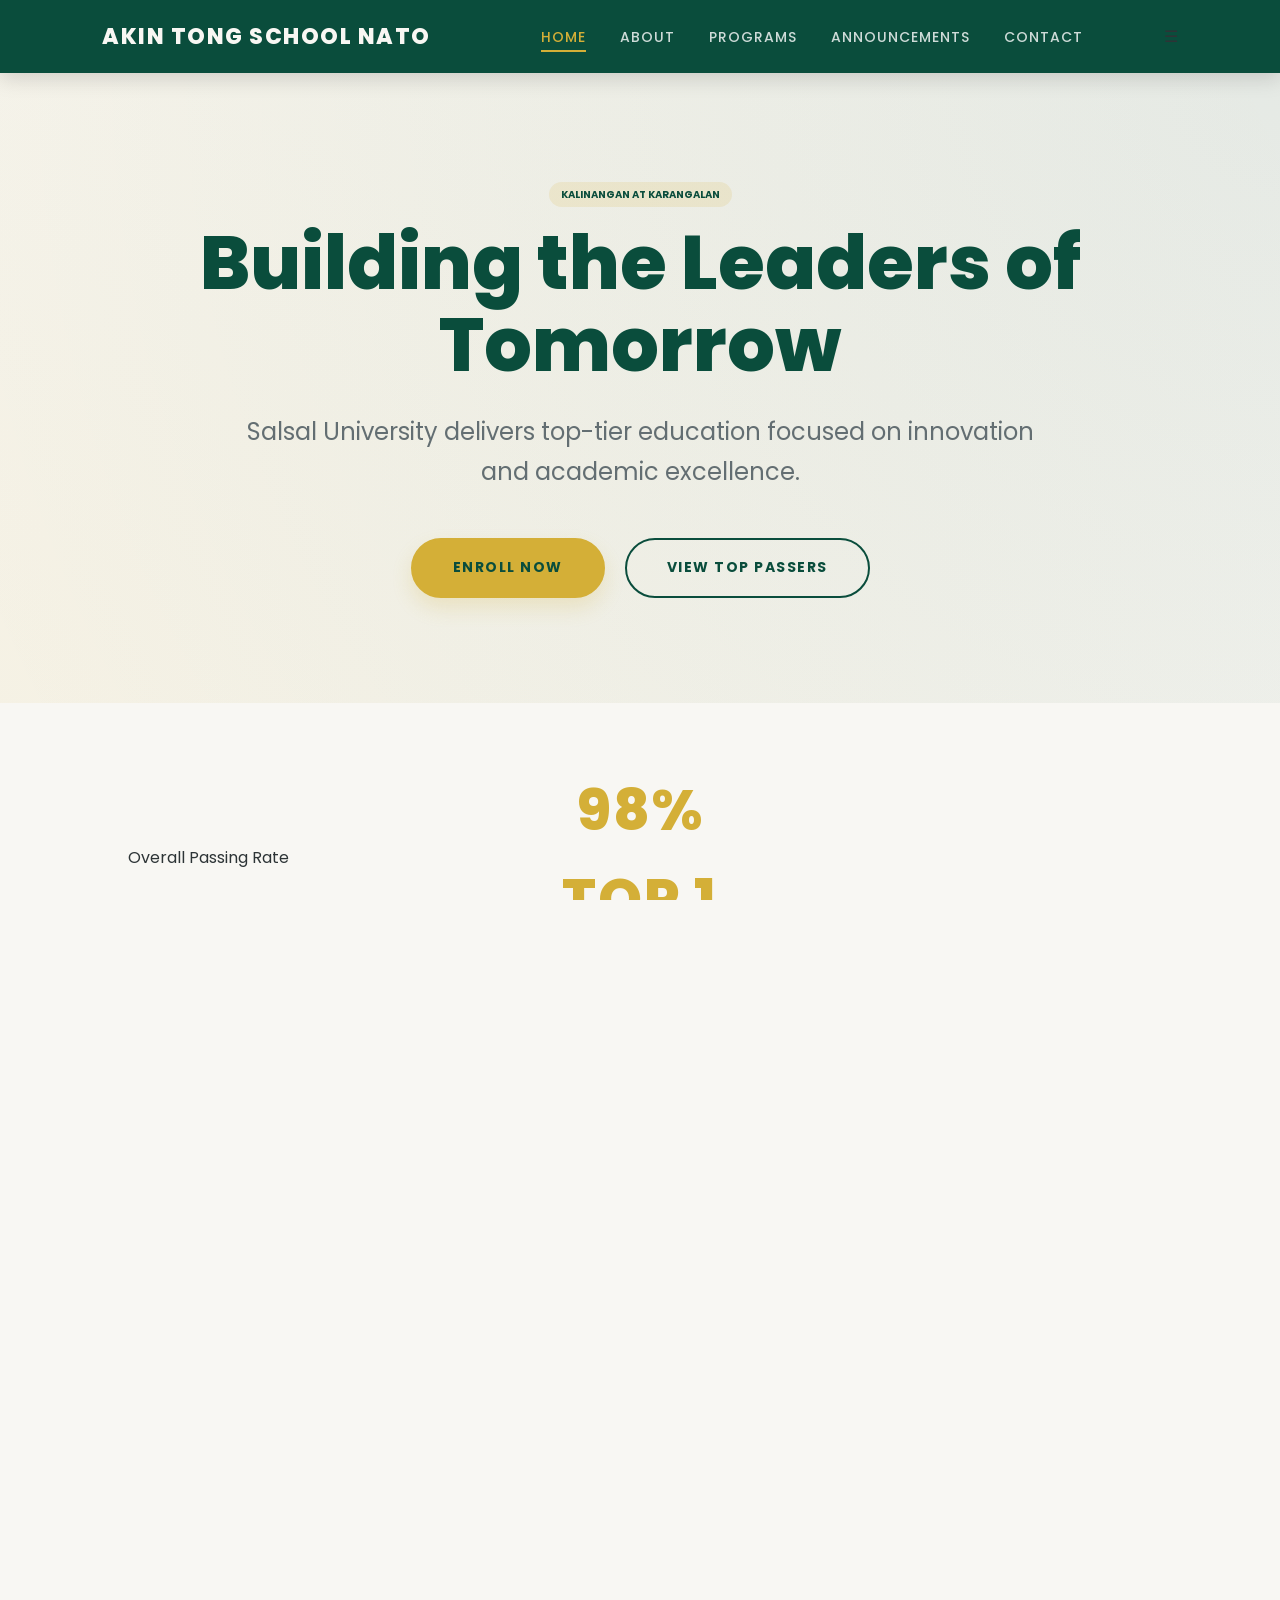
==== index.html @ 03f5805e "Add files via upload" ====
<!DOCTYPE html>
<html lang="en">
<head>
    <meta charset="UTF-8">
    <meta name="viewport" content="width=device-width, initial-scale=1.0">
    <title>Home | Salsal University</title>
    <link rel="stylesheet" href="style.css">
</head>
<body>
    <header>
      <div class="logo">akin tong school nato</div>
      <nav id="navMenu">
        <a href="index.html" class="nav-link active-link">Home</a>      
        <a href="about.html" class="nav-link">About</a>
        <a href="programs.html" class="nav-link">Programs</a>
        <a href="announcements.html" class="nav-link">Announcements</a>
        <a href="contact.html" class="nav-link">Contact</a>
        
      </nav>
      <div class="menu-btn" onclick="toggleMenu()">☰</div>
    </header>

    <section class="hero visible">
      <div class="hero-content">
        <div class="program-badge" style="background: rgba(212, 175, 55, 0.15)">Kalinangan at Karangalan</div>
        <h1>Building the Leaders of Tomorrow</h1>
        <p>Salsal University delivers top-tier education focused on innovation and academic excellence.</p>
        <div class="hero-actions">
          <a href="apply.html" class="btn-enroll">Enroll Now</a>
          <a href="top-passers.html" class="btn-passers">View Top Passers</a>
        </div>
      </div>
    </section>

    <section class="achievements visible">
      <div class="stats-container">
        <div class="stat-item">
          <h2>98%</h2>
          <p>Overall Passing Rate</p>
        </div>
        <div class="stat-item">
          <h2>TOP 1</h2>
          <p>Regional Tech Excellence</p>
        </div>
        <div class="stat-item">
          <h2>500+</h2>
          <p>Industry Partners</p>
        </div>
      </div>
    </section>

    <section class="info-grid visible">
      <div class="announcement-container">
        <div class="card">
          <div class="card-line"></div>
          <h2>Why Choose Us?</h2>
          <p>Our curriculum is designed with global standards, ensuring every student is ready for the challenges of the 4th Industrial Revolution.</p>
        </div>
        <div class="card">
          <div class="card-line"></div>
          <h2>Holistic Growth</h2>
          <p>Beyond academics, we foster leadership, sportsmanship, and ethical values through our diverse student organizations.</p>
        </div>
      </div>
    </section>

    <footer>
      <p>&copy; 2026 Salsal University. All rights reserved.</p>
      <p>123 School Address St., City, Country</p>
    </footer>
    <script src="script.js"></script>
</body>
</html>
---- style.css ----
/* =========================================
   1. CORE VARIABLES & RESET
   ========================================= */
@import url('https://fonts.googleapis.com/css2?family=Poppins:wght@300;400;500;600;700;800&display=swap');

:root {
  --primary: #0a4d3c;      /* Deep Emerald */
  --primary-light: #115740;
  --secondary: #d4af37;    /* Metallic Gold */
  --text-dark: #2d3436;
  --text-muted: #636e72;
  --bg-light: #f4f7f6;
  --white: #f8f7f3;        /* Premium Off-White */
  --shadow: 0 10px 30px rgba(0,0,0,0.08);
  --transition: all 0.3s cubic-bezier(0.4, 0, 0.2, 1);
}

* { 
  margin: 0;
  padding: 0;
  box-sizing: border-box;
}

html, body {
  height: 100%;
  scroll-behavior: smooth;
}

body {
  font-family: 'Poppins', sans-serif;
  background-color: var(--white);
  color: var(--text-dark);
  line-height: 1.7;
  display: flex;
  flex-direction: column;
}

/* =========================================
   2. NAVIGATION (Header & Logo)
   ========================================= */
header {
  background-color: var(--primary);
  padding: 18px 8%;
  display: flex;
  justify-content: space-between;
  align-items: center;
  position: sticky;
  top: 0;
  z-index: 1000;
  box-shadow: 0 5px 20px rgba(0,0,0,0.15);
}

.logo {
  color: var(--white);
  font-size: 22px;
  font-weight: 800;
  text-transform: uppercase;
  letter-spacing: 1.5px;
}

nav a.nav-link {
  color: rgba(255, 255, 255, 0.8);
  text-decoration: none;
  margin-left: 30px;
  font-weight: 500;
  font-size: 14px;
  text-transform: uppercase;
  letter-spacing: 1px;
  transition: var(--transition);
  position: relative;
}

nav a.nav-link::after {
  content: '';
  position: absolute;
  width: 0;
  height: 2px;
  bottom: -5px;
  left: 0;
  background-color: var(--secondary);
  transition: var(--transition);
}

nav a.nav-link:hover::after, 
nav a.active-link::after {
  width: 100%;
}

nav a.nav-link:hover, 
nav a.active-link {
  color: var(--secondary);
}

/* =========================================
   3. HERO & BUTTONS
   ========================================= */
.hero {
  min-height: 70vh;
  display: flex;
  justify-content: center;
  align-items: center;
  text-align: center;
  background: radial-gradient(circle at top right, rgba(10, 77, 60, 0.08), transparent),
              radial-gradient(circle at bottom left, rgba(212, 175, 55, 0.08), transparent);
  padding: 80px 20px;
}

.hero h1 {
  font-size: clamp(40px, 8vw, 75px);
  color: var(--primary);
  font-weight: 800;
  line-height: 1.1;
  margin-bottom: 25px;
  animation: fadeInUp 0.8s ease;
}

.hero p {
  font-size: clamp(18px, 2.5vw, 24px);
  color: var(--text-muted);
  max-width: 800px;
  margin: 0 auto 45px;
  animation: fadeInUp 1s ease;
}

.hero-actions {
  display: flex;
  gap: 20px;
  justify-content: center;
  margin-top: 30px;
  animation: fadeInUp 1.2s ease;
}

.btn-enroll, .btn-passers {
  padding: 16px 40px;
  font-size: 14px;
  font-weight: 700;
  text-transform: uppercase;
  letter-spacing: 1.5px;
  text-decoration: none;
  border-radius: 50px;
  transition: var(--transition);
  display: inline-block;
}

.btn-enroll {
  background-color: var(--secondary);
  color: var(--primary);
  border: 2px solid var(--secondary);
  box-shadow: 0 10px 20px rgba(212, 175, 55, 0.2);
}

.btn-enroll:hover {
  background-color: transparent;
  color: var(--secondary);
  transform: translateY(-5px);
  box-shadow: 0 15px 30px rgba(212, 175, 55, 0.4);
}

.btn-passers {
  background-color: transparent;
  color: var(--primary);
  border: 2px solid var(--primary);
}

.btn-passers:hover {
  background-color: var(--primary);
  color: var(--white);
  transform: translateY(-5px);
  box-shadow: 0 15px 30px rgba(10, 77, 60, 0.2);
}

/* =========================================
   4. STATS & GENERAL CONTENT
   ========================================= */
.stats {
  display: flex;
  justify-content: space-around;
  background: var(--primary);
  color: var(--white);
  padding: 60px 10%;
  text-align: center;
  flex-wrap: wrap;
  gap: 30px;
}

.stat-item h2 {
  color: var(--secondary);
  font-size: 3.5rem;
  margin-bottom: 5px;
  line-height: 1;
}

section {
  padding: 80px 10%;
  flex-grow: 1;
  opacity: 0;
  transform: translateY(20px);
  transition: 0.8s ease-out;
}

section.visible {
  opacity: 1;
  transform: translateY(0);
}

h2 {
  font-size: clamp(28px, 4vw, 42px);
  color: var(--primary);
  text-align: center;
  margin-bottom: 50px;
  font-weight: 800;
  text-transform: uppercase;
  letter-spacing: 2px;
}

/* =========================================
   5. CARDS (Programs & Announcements)
   ========================================= */
.program-grid, .announcement-container {
  display: grid;
  grid-template-columns: repeat(auto-fit, minmax(300px, 1fr));
  gap: 30px;
  max-width: 1200px;
  margin: 0 auto;
}

.card, .program-card {
  background: white;
  padding: 45px 35px;
  border-radius: 20px;
  border: 1px solid rgba(0,0,0,0.05);
  box-shadow: var(--shadow);
  position: relative;
  overflow: hidden;
  transition: transform 0.4s cubic-bezier(0.175, 0.885, 0.32, 1.275);
}

.card::before, .program-card::before {
  content: '';
  position: absolute;
  top: 0; left: 0; width: 100%; height: 6px;
  background: linear-gradient(90deg, var(--primary), var(--secondary));
}

.card:hover, .program-card:hover {
  transform: translateY(-12px);
  box-shadow: 0 20px 40px rgba(10, 77, 60, 0.12);
  border-color: var(--secondary);
}

.program-badge {
  display: inline-block;
  background: var(--secondary);
  color: var(--primary);
  padding: 4px 12px;
  border-radius: 50px;
  font-size: 10px;
  font-weight: 700;
  text-transform: uppercase;
  margin-bottom: 15px;
}

.program-features {
  list-style: none;
  margin-top: 20px;
  padding-top: 20px;
  border-top: 1px solid #f0f0f0;
}

.program-features li {
  font-size: 13px;
  color: var(--text-muted);
  margin-bottom: 8px;
  position: relative;
  padding-left: 20px;
}

.program-features li::before {
  content: '✓';
  position: absolute;
  left: 0;
  color: var(--secondary);
}

/* =========================================
   6. TABLES & SEARCH (Admission Results)
   ========================================= */
.passers-hero {
  background: radial-gradient(circle at top right, rgba(10, 77, 60, 0.05), transparent), var(--white);
  padding: 100px 20px 60px;
  text-align: center;
}

#searchPasser {
  width: 100%;
  max-width: 500px;
  padding: 16px 28px;
  border-radius: 50px;
  border: 2px solid #eee;
  font-family: inherit;
  margin: 0 auto 40px;
  display: block;
  outline: none;
  transition: var(--transition);
}

#searchPasser:focus {
  border-color: var(--secondary);
  box-shadow: 0 0 15px rgba(212, 175, 55, 0.15);
}

.table-container {
  overflow-x: auto;
  border-radius: 20px;
  box-shadow: 0 20px 50px rgba(0,0,0,0.1);
}

table {
  width: 100%;
  border-collapse: collapse;
  background: white;
  min-width: 600px;
}

th {
  background: var(--primary);
  color: var(--white);
  padding: 22px;
  text-align: left;
  font-size: 0.9rem;
  text-transform: uppercase;
  letter-spacing: 1.5px;
}

td {
  padding: 20px;
  border-bottom: 1px solid #f8f8f8;
}

.top-rank { background-color: rgba(212, 175, 55, 0.05); font-weight: 600; }
.rating { color: var(--primary); font-weight: 700; }

/* =========================================
   7. FORM STYLES (Apply & Contact)
   ========================================= */
.apply-section { background-color: var(--bg-light); padding: 60px 10%; }
.apply-container { background: var(--white); max-width: 900px; margin: 0 auto; padding: 50px; border-radius: 20px; box-shadow: var(--shadow); }

.form-section-title { font-size: 1.2rem; color: var(--primary); border-bottom: 2px solid #eee; padding-bottom: 10px; margin: 30px 0 20px; display: flex; align-items: center; gap: 10px; }
.form-section-title span { background: var(--secondary); color: var(--primary); width: 30px; height: 30px; display: flex; align-items: center; justify-content: center; border-radius: 50%; font-size: 0.8rem; font-weight: 800; }

.form-grid { display: grid; grid-template-columns: repeat(3, 1fr); gap: 20px; margin-bottom: 20px; }
.form-grid.dual { grid-template-columns: repeat(2, 1fr); }

.form-group { display: flex; flex-direction: column; gap: 8px; }
.form-group label { font-size: 0.85rem; font-weight: 600; }
.form-group input, .form-group select, .contact-form textarea { padding: 12px 15px; border: 1px solid #ddd; border-radius: 8px; font-family: inherit; transition: var(--transition); }

.contact-container { display: grid; grid-template-columns: 1fr 1.5fr; gap: 60px; background: white; padding: 50px; border-radius: 20px; box-shadow: var(--shadow); }

/* =========================================
   8. FOOTER & RESPONSIVE
   ========================================= */
footer {
  background: var(--primary);
  color: var(--white);
  text-align: center;
  padding: 60px 20px;
  margin-top: auto;
}

@keyframes fadeInUp {
  from { opacity: 0; transform: translateY(30px); }
  to { opacity: 1; transform: translateY(0); }
}

@media (max-width: 968px) {
  .contact-container, .form-grid, .form-grid.dual { grid-template-columns: 1fr; }
  header { padding: 15px 5%; }
}

@media (max-width: 768px) {
  .hero-actions { flex-direction: column; }
  .btn-enroll, .btn-passers { width: 100%; text-align: center; }
  section { padding: 60px 5%; }

}/* GLOBAL RESET */
* { margin: 0; padding: 0; box-sizing: border-box; }

html, body {
  width: 100%;
  min-height: 100vh;
  margin: 0;
  padding: 0;
  overflow-x: hidden;
}

body {
  font-family: 'Poppins', sans-serif;
  background-color: #f8f7f3; /* Premium Off-White */
  display: flex;
  flex-direction: column;
}

main {
  flex-grow: 1; /* Ito ang magtutulak sa footer sa pinakibaba */
  width: 100%;
}

/* HEADER SAGAD SA GILID */
header {
  background-color: #0a4d3c;
  padding: 18px 8%;
  display: flex;
  justify-content: space-between;
  align-items: center;
  position: sticky;
  top: 0;
  z-index: 1000;
  width: 100%;
}

/* HERO SECTION */
.passers-hero {
  padding: 100px 8%;
  text-align: center;
  background: radial-gradient(circle at top right, rgba(10, 77, 60, 0.05), transparent);
  width: 100%;
}

.search-wrapper {
  position: relative;
  max-width: 600px;
  margin: 40px auto;
}

#passerSearch {
  width: 100%;
  padding: 18px 30px 18px 55px;
  border-radius: 50px;
  border: 2px solid #eee;
  box-shadow: 0 10px 30px rgba(0,0,0,0.05);
  outline: none;
}

/* TABLE SECTION SAGAD SA GILID */
.results-table-section {
  padding: 0 8% 80px;
  width: 100%;
}

.table-container {
  border-radius: 20px;
  overflow: hidden;
  box-shadow: 0 20px 50px rgba(0,0,0,0.1);
}

table {
  width: 100%;
  border-collapse: collapse;
  background: white;
}

th {
  background: #0a4d3c;
  color: white;
  padding: 22px;
  text-align: left;
  font-size: 13px;
  text-transform: uppercase;
  letter-spacing: 1px;
}

td {
  padding: 18px 20px;
  border-bottom: 1px solid #f8f8f8;
  font-size: 14px;
}

.rating { color: #0a4d3c; font-weight: 700; }

/* FOOTER SAGAD SA BABA */
footer {
  background-color: #0a4d3c;
  color: white;
  text-align: center;
  padding: 50px 20px;
  width: 100%;
  margin-top: auto;
}
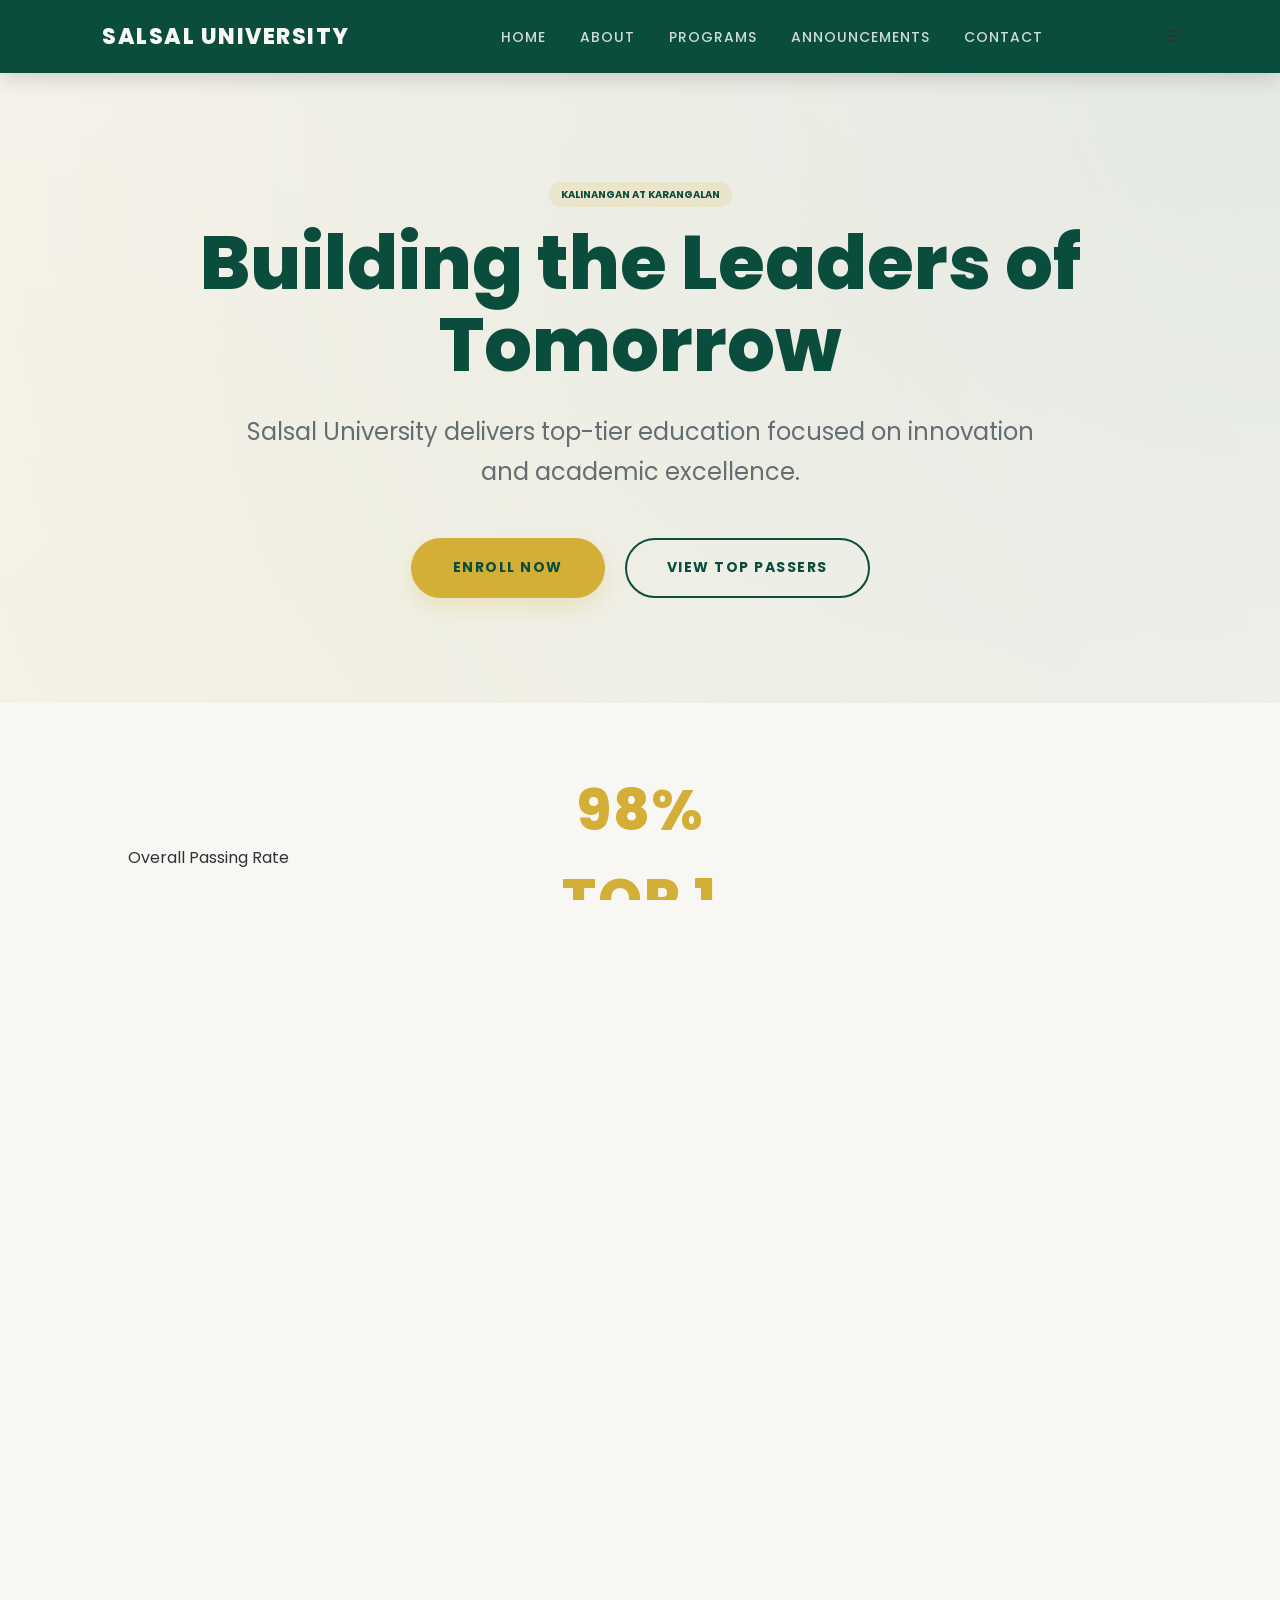
==== commit 51781457: "Update index.html" ====
--- a/index.html
+++ b/index.html
@@ -7,18 +7,17 @@
     <link rel="stylesheet" href="style.css">
 </head>
 <body>
-    <header>
-      <div class="logo">akin tong school nato</div>
-      <nav id="navMenu">
-        <a href="index.html" class="nav-link active-link">Home</a>      
-        <a href="about.html" class="nav-link">About</a>
-        <a href="programs.html" class="nav-link">Programs</a>
-        <a href="announcements.html" class="nav-link">Announcements</a>
-        <a href="contact.html" class="nav-link">Contact</a>
-        
-      </nav>
-      <div class="menu-btn" onclick="toggleMenu()">☰</div>
-    </header>
+   <header>
+  <div class="logo">Salsal University</div>
+  <nav id="navMenu">
+    <a href="index.html" class="nav-link">Home</a> 
+    <a href="about.html" class="nav-link">About</a>
+    <a href="programs.html" class="nav-link">Programs</a>
+    <a href="announcements.html" class="nav-link">Announcements</a>
+    <a href="contact.html" class="nav-link">Contact</a>
+  </nav>
+  <div class="menu-btn" onclick="toggleMenu()">☰</div>
+</header>
 
     <section class="hero visible">
       <div class="hero-content">
@@ -70,4 +69,4 @@
     </footer>
     <script src="script.js"></script>
 </body>
-</html>+</html>
--- a/style.css
+++ b/style.css
@@ -488,3 +488,104 @@
   width: 100%;
   margin-top: auto;
 }
+/* =========================================
+   MOBILE RESPONSIVE SYSTEM (Media Queries)
+   ========================================= */
+
+@media (max-width: 768px) {
+  /* 1. Header & Navigation Adjustment */
+  header {
+    padding: 15px 5%;
+  }
+
+  .menu-btn {
+    display: block; /* Ipakita ang hamburger icon (☰) */
+    font-size: 2rem;
+    color: var(--white);
+    cursor: pointer;
+    z-index: 1001;
+  }
+
+  nav {
+    display: none; /* Itago ang links sa simula */
+    flex-direction: column;
+    position: fixed;
+    top: 0;
+    left: 0;
+    width: 100%;
+    height: 100vh;
+    background: var(--primary);
+    justify-content: center;
+    align-items: center;
+    gap: 30px;
+    z-index: 1000;
+    transition: var(--transition);
+  }
+
+  /* Lalabas ang menu kapag pinindot ang ☰ */
+  nav.show {
+    display: flex;
+  }
+
+  nav a {
+    font-size: 1.5rem;
+  }
+
+  /* 2. Layout Transformations (Gawing Single Column) */
+  .hero-content h1 {
+    font-size: 2.2rem;
+  }
+
+  .stats-container, 
+  .announcement-container, 
+  .program-grid, 
+  .form-grid,
+  .contact-container {
+    grid-template-columns: 1fr !important; /* Lahat ng columns magiging isa lang */
+    gap: 20px;
+  }
+
+  /* 3. Spacing & Sizing */
+  section {
+    padding: 60px 5% !important;
+  }
+
+  .hero-actions {
+    flex-direction: column; /* Magpapatung-patong ang buttons */
+    width: 100%;
+  }
+
+  .btn-enroll, .btn-passers {
+    width: 100%;
+    text-align: center;
+  }
+
+  /* 4. Table Optimization (Top Passers) */
+  .results-table-section {
+    overflow-x: auto; /* Pwedeng i-scroll pakanan ang table sa phone */
+    padding: 10px;
+  }
+
+  table {
+    min-width: 500px; /* Siguradong hindi magsisiksikan ang text sa table */
+    font-size: 0.9rem;
+  }
+
+  /* 5. Form Adjustments (Apply Now Page) */
+  .apply-container {
+    padding: 20px;
+  }
+
+  .dual {
+    grid-template-columns: 1fr !important;
+  }
+}
+
+/* Dagdag na Touch-friendly elements */
+.menu-btn:active {
+  transform: scale(0.9);
+}
+
+input, select, textarea {
+  font-size: 16px !important; /* Para hindi mag-zoom ang iPhone kapag nag-tatype */
+}
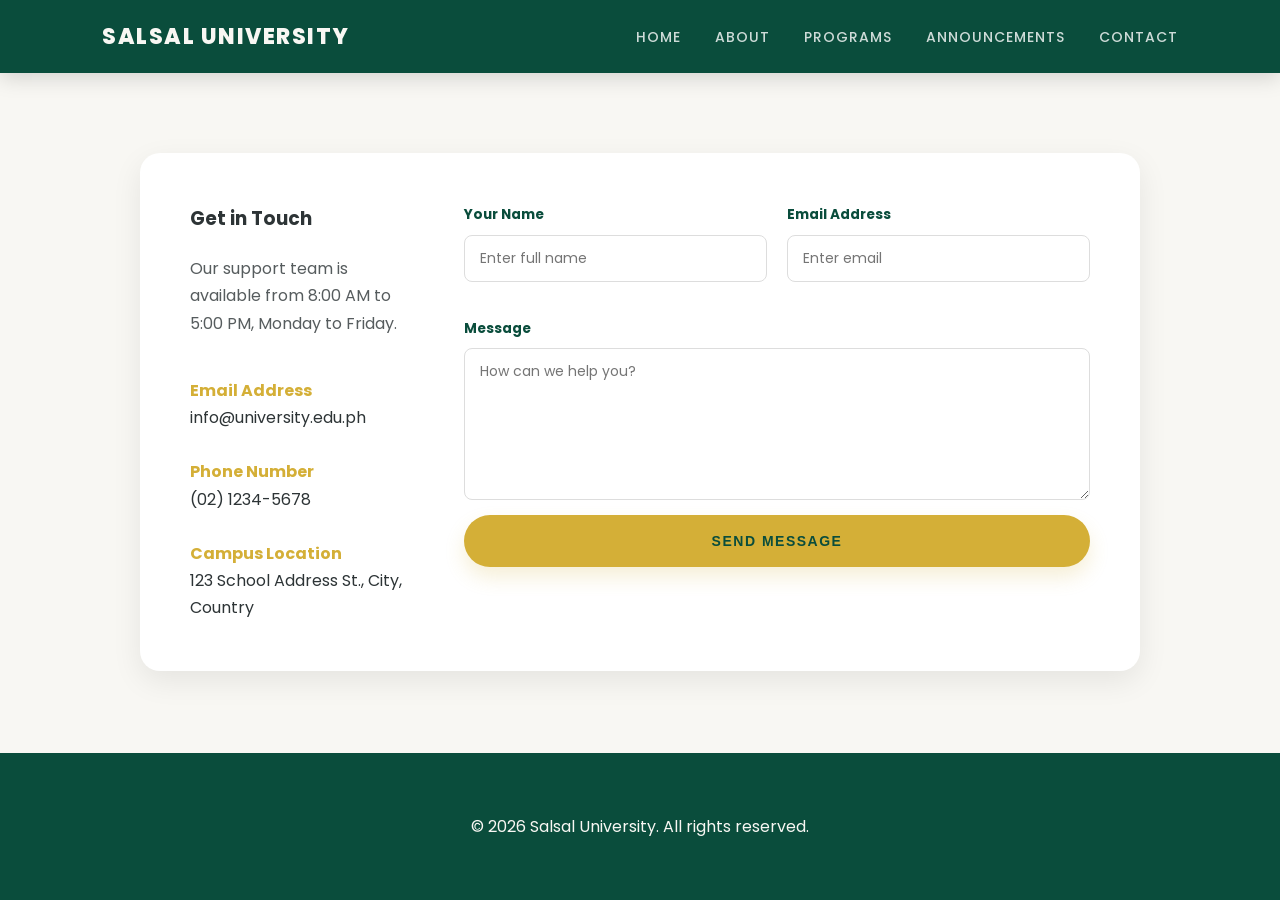
==== commit f4ece446: "Update index.html" ====
--- a/index.html
+++ b/index.html
@@ -3,11 +3,11 @@
 <head>
     <meta charset="UTF-8">
     <meta name="viewport" content="width=device-width, initial-scale=1.0">
-    <title>Home | Salsal University</title>
+    <title>Contact | Salsal University</title>
     <link rel="stylesheet" href="style.css">
 </head>
 <body>
-   <header>
+    <header>
   <div class="logo">Salsal University</div>
   <nav id="navMenu">
     <a href="index.html" class="nav-link">Home</a> 
@@ -19,53 +19,47 @@
   <div class="menu-btn" onclick="toggleMenu()">☰</div>
 </header>
 
-    <section class="hero visible">
-      <div class="hero-content">
-        <div class="program-badge" style="background: rgba(212, 175, 55, 0.15)">Kalinangan at Karangalan</div>
-        <h1>Building the Leaders of Tomorrow</h1>
-        <p>Salsal University delivers top-tier education focused on innovation and academic excellence.</p>
-        <div class="hero-actions">
-          <a href="apply.html" class="btn-enroll">Enroll Now</a>
-          <a href="top-passers.html" class="btn-passers">View Top Passers</a>
+    <section class="contact">
+      <div class="contact-container">
+        <div class="contact-info-sidebar">
+          <h3>Get in Touch</h3>
+          <p style="margin: 20px 0; opacity: 0.8;">Our support team is available from 8:00 AM to 5:00 PM, Monday to Friday.</p>
+          <div style="margin-top: 40px;">
+            <p style="color: var(--secondary); font-weight: 700;">Email Address</p>
+            <p>info@university.edu.ph</p>
+            <br>
+            <p style="color: var(--secondary); font-weight: 700;">Phone Number</p>
+            <p>(02) 1234-5678</p>
+            <br>
+            <p style="color: var(--secondary); font-weight: 700;">Campus Location</p>
+            <p>123 School Address St., City, Country</p>
+          </div>
         </div>
-      </div>
-    </section>
 
-    <section class="achievements visible">
-      <div class="stats-container">
-        <div class="stat-item">
-          <h2>98%</h2>
-          <p>Overall Passing Rate</p>
-        </div>
-        <div class="stat-item">
-          <h2>TOP 1</h2>
-          <p>Regional Tech Excellence</p>
-        </div>
-        <div class="stat-item">
-          <h2>500+</h2>
-          <p>Industry Partners</p>
-        </div>
-      </div>
-    </section>
-
-    <section class="info-grid visible">
-      <div class="announcement-container">
-        <div class="card">
-          <div class="card-line"></div>
-          <h2>Why Choose Us?</h2>
-          <p>Our curriculum is designed with global standards, ensuring every student is ready for the challenges of the 4th Industrial Revolution.</p>
-        </div>
-        <div class="card">
-          <div class="card-line"></div>
-          <h2>Holistic Growth</h2>
-          <p>Beyond academics, we foster leadership, sportsmanship, and ethical values through our diverse student organizations.</p>
+        <div class="contact-form-area">
+          <form class="contact-form">
+            <div style="display: grid; grid-template-columns: 1fr 1fr; gap: 20px; margin-bottom: 20px;">
+              <div class="form-group">
+                <label>Your Name</label>
+                <input type="text" placeholder="Enter full name" required>
+              </div>
+              <div class="form-group">
+                <label>Email Address</label>
+                <input type="email" placeholder="Enter email" required>
+              </div>
+            </div>
+            <div class="form-group">
+              <label>Message</label>
+              <textarea placeholder="How can we help you?" rows="6" required></textarea>
+            </div>
+            <button type="submit" class="btn-enroll" style="width: 100%;">Send Message</button>
+          </form>
         </div>
       </div>
     </section>
 
     <footer>
       <p>&copy; 2026 Salsal University. All rights reserved.</p>
-      <p>123 School Address St., City, Country</p>
     </footer>
     <script src="script.js"></script>
 </body>
--- a/style.css
+++ b/style.css
@@ -24,6 +24,7 @@
 html, body {
   height: 100%;
   scroll-behavior: smooth;
+  overflow-x: hidden; /* Iwas sa horizontal scroll sa mobile */
 }
 
 body {
@@ -35,8 +36,12 @@
   flex-direction: column;
 }
 
-/* =========================================
-   2. NAVIGATION (Header & Logo)
+main {
+  flex-grow: 1;
+}
+
+/* =========================================
+   2. NAVIGATION (Header & Responsive Menu)
    ========================================= */
 header {
   background-color: var(--primary);
@@ -91,11 +96,19 @@
   color: var(--secondary);
 }
 
+.menu-btn {
+  display: none; /* Hidden on Desktop */
+  color: var(--white);
+  font-size: 28px;
+  cursor: pointer;
+  transition: var(--transition);
+}
+
 /* =========================================
    3. HERO & BUTTONS
    ========================================= */
-.hero {
-  min-height: 70vh;
+.hero, .passers-hero, .about-hero {
+  min-height: 60vh;
   display: flex;
   justify-content: center;
   align-items: center;
@@ -105,29 +118,12 @@
   padding: 80px 20px;
 }
 
-.hero h1 {
-  font-size: clamp(40px, 8vw, 75px);
+.hero h1, .passers-hero h1 {
+  font-size: clamp(35px, 7vw, 70px);
   color: var(--primary);
   font-weight: 800;
   line-height: 1.1;
   margin-bottom: 25px;
-  animation: fadeInUp 0.8s ease;
-}
-
-.hero p {
-  font-size: clamp(18px, 2.5vw, 24px);
-  color: var(--text-muted);
-  max-width: 800px;
-  margin: 0 auto 45px;
-  animation: fadeInUp 1s ease;
-}
-
-.hero-actions {
-  display: flex;
-  gap: 20px;
-  justify-content: center;
-  margin-top: 30px;
-  animation: fadeInUp 1.2s ease;
 }
 
 .btn-enroll, .btn-passers {
@@ -140,20 +136,21 @@
   border-radius: 50px;
   transition: var(--transition);
   display: inline-block;
+  cursor: pointer;
+  border: 2px solid transparent;
 }
 
 .btn-enroll {
   background-color: var(--secondary);
   color: var(--primary);
-  border: 2px solid var(--secondary);
   box-shadow: 0 10px 20px rgba(212, 175, 55, 0.2);
 }
 
 .btn-enroll:hover {
   background-color: transparent;
+  border-color: var(--secondary);
   color: var(--secondary);
   transform: translateY(-5px);
-  box-shadow: 0 15px 30px rgba(212, 175, 55, 0.4);
 }
 
 .btn-passers {
@@ -166,57 +163,14 @@
   background-color: var(--primary);
   color: var(--white);
   transform: translateY(-5px);
-  box-shadow: 0 15px 30px rgba(10, 77, 60, 0.2);
-}
-
-/* =========================================
-   4. STATS & GENERAL CONTENT
-   ========================================= */
-.stats {
-  display: flex;
-  justify-content: space-around;
-  background: var(--primary);
-  color: var(--white);
-  padding: 60px 10%;
-  text-align: center;
-  flex-wrap: wrap;
-  gap: 30px;
-}
-
-.stat-item h2 {
-  color: var(--secondary);
-  font-size: 3.5rem;
-  margin-bottom: 5px;
-  line-height: 1;
-}
-
-section {
-  padding: 80px 10%;
-  flex-grow: 1;
-  opacity: 0;
-  transform: translateY(20px);
-  transition: 0.8s ease-out;
-}
-
-section.visible {
-  opacity: 1;
-  transform: translateY(0);
-}
-
-h2 {
-  font-size: clamp(28px, 4vw, 42px);
-  color: var(--primary);
-  text-align: center;
-  margin-bottom: 50px;
-  font-weight: 800;
-  text-transform: uppercase;
-  letter-spacing: 2px;
-}
-
-/* =========================================
-   5. CARDS (Programs & Announcements)
-   ========================================= */
-.program-grid, .announcement-container {
+}
+
+/* =========================================
+   4. LAYOUT GRIDS (Programs, Stats, Forms)
+   ========================================= */
+section { padding: 80px 10%; flex-grow: 1; }
+
+.stats-container, .program-grid, .announcement-container {
   display: grid;
   grid-template-columns: repeat(auto-fit, minmax(300px, 1fr));
   gap: 30px;
@@ -224,95 +178,52 @@
   margin: 0 auto;
 }
 
+/* CARD STYLES */
 .card, .program-card {
   background: white;
-  padding: 45px 35px;
+  padding: 40px;
   border-radius: 20px;
+  box-shadow: var(--shadow);
   border: 1px solid rgba(0,0,0,0.05);
-  box-shadow: var(--shadow);
+  transition: var(--transition);
   position: relative;
   overflow: hidden;
-  transition: transform 0.4s cubic-bezier(0.175, 0.885, 0.32, 1.275);
-}
-
-.card::before, .program-card::before {
-  content: '';
-  position: absolute;
-  top: 0; left: 0; width: 100%; height: 6px;
-  background: linear-gradient(90deg, var(--primary), var(--secondary));
-}
-
-.card:hover, .program-card:hover {
-  transform: translateY(-12px);
-  box-shadow: 0 20px 40px rgba(10, 77, 60, 0.12);
-  border-color: var(--secondary);
-}
-
-.program-badge {
-  display: inline-block;
-  background: var(--secondary);
-  color: var(--primary);
-  padding: 4px 12px;
-  border-radius: 50px;
-  font-size: 10px;
-  font-weight: 700;
-  text-transform: uppercase;
-  margin-bottom: 15px;
-}
-
-.program-features {
-  list-style: none;
-  margin-top: 20px;
-  padding-top: 20px;
-  border-top: 1px solid #f0f0f0;
-}
-
-.program-features li {
-  font-size: 13px;
-  color: var(--text-muted);
-  margin-bottom: 8px;
-  position: relative;
-  padding-left: 20px;
-}
-
-.program-features li::before {
-  content: '✓';
-  position: absolute;
-  left: 0;
-  color: var(--secondary);
-}
-
-/* =========================================
-   6. TABLES & SEARCH (Admission Results)
-   ========================================= */
-.passers-hero {
-  background: radial-gradient(circle at top right, rgba(10, 77, 60, 0.05), transparent), var(--white);
-  padding: 100px 20px 60px;
-  text-align: center;
-}
-
-#searchPasser {
-  width: 100%;
-  max-width: 500px;
-  padding: 16px 28px;
-  border-radius: 50px;
-  border: 2px solid #eee;
+}
+
+.card:hover, .program-card:hover { transform: translateY(-10px); }
+
+/* FORMS (Apply & Contact) */
+.apply-container, .contact-container {
+  background: white;
+  max-width: 1000px;
+  margin: 0 auto;
+  padding: 50px;
+  border-radius: 20px;
+  box-shadow: var(--shadow);
+}
+
+.contact-container { display: grid; grid-template-columns: 1fr 1.5fr; gap: 50px; }
+.form-grid { display: grid; grid-template-columns: repeat(3, 1fr); gap: 20px; margin-bottom: 20px; }
+.form-grid.dual { grid-template-columns: repeat(2, 1fr); }
+
+.form-group { display: flex; flex-direction: column; gap: 8px; margin-bottom: 15px; }
+.form-group label { font-size: 0.85rem; font-weight: 700; color: var(--primary); }
+
+input, select, textarea {
+  padding: 12px 15px;
+  border: 1px solid #ddd;
+  border-radius: 8px;
   font-family: inherit;
-  margin: 0 auto 40px;
-  display: block;
-  outline: none;
-  transition: var(--transition);
-}
-
-#searchPasser:focus {
-  border-color: var(--secondary);
-  box-shadow: 0 0 15px rgba(212, 175, 55, 0.15);
-}
-
+  font-size: 14px;
+}
+
+/* =========================================
+   5. TABLE STYLES (Top Passers)
+   ========================================= */
 .table-container {
   overflow-x: auto;
   border-radius: 20px;
-  box-shadow: 0 20px 50px rgba(0,0,0,0.1);
+  box-shadow: var(--shadow);
 }
 
 table {
@@ -322,44 +233,61 @@
   min-width: 600px;
 }
 
-th {
-  background: var(--primary);
-  color: var(--white);
-  padding: 22px;
-  text-align: left;
-  font-size: 0.9rem;
-  text-transform: uppercase;
-  letter-spacing: 1.5px;
-}
-
-td {
-  padding: 20px;
-  border-bottom: 1px solid #f8f8f8;
-}
-
-.top-rank { background-color: rgba(212, 175, 55, 0.05); font-weight: 600; }
-.rating { color: var(--primary); font-weight: 700; }
-
-/* =========================================
-   7. FORM STYLES (Apply & Contact)
-   ========================================= */
-.apply-section { background-color: var(--bg-light); padding: 60px 10%; }
-.apply-container { background: var(--white); max-width: 900px; margin: 0 auto; padding: 50px; border-radius: 20px; box-shadow: var(--shadow); }
-
-.form-section-title { font-size: 1.2rem; color: var(--primary); border-bottom: 2px solid #eee; padding-bottom: 10px; margin: 30px 0 20px; display: flex; align-items: center; gap: 10px; }
-.form-section-title span { background: var(--secondary); color: var(--primary); width: 30px; height: 30px; display: flex; align-items: center; justify-content: center; border-radius: 50%; font-size: 0.8rem; font-weight: 800; }
-
-.form-grid { display: grid; grid-template-columns: repeat(3, 1fr); gap: 20px; margin-bottom: 20px; }
-.form-grid.dual { grid-template-columns: repeat(2, 1fr); }
-
-.form-group { display: flex; flex-direction: column; gap: 8px; }
-.form-group label { font-size: 0.85rem; font-weight: 600; }
-.form-group input, .form-group select, .contact-form textarea { padding: 12px 15px; border: 1px solid #ddd; border-radius: 8px; font-family: inherit; transition: var(--transition); }
-
-.contact-container { display: grid; grid-template-columns: 1fr 1.5fr; gap: 60px; background: white; padding: 50px; border-radius: 20px; box-shadow: var(--shadow); }
-
-/* =========================================
-   8. FOOTER & RESPONSIVE
+th { background: var(--primary); color: white; padding: 20px; text-align: left; }
+td { padding: 18px 20px; border-bottom: 1px solid #eee; }
+
+/* =========================================
+   6. MOBILE RESPONSIVE (THE BIG FIX)
+   ========================================= */
+
+@media (max-width: 968px) {
+  header { padding: 15px 5%; }
+  .menu-btn { display: block; } /* Ipakita ang hamburger icon */
+
+  /* Mobile Nav Logic */
+  nav {
+    display: none;
+    flex-direction: column;
+    position: absolute;
+    top: 100%;
+    left: 0;
+    width: 100%;
+    background: var(--primary);
+    padding: 20px 0;
+    text-align: center;
+    box-shadow: 0 10px 20px rgba(0,0,0,0.1);
+  }
+
+  nav.show { display: flex; } /* Ito ay tina-toggle ng script.js */
+
+  nav a.nav-link {
+    margin: 15px 0;
+    display: block;
+    font-size: 16px;
+  }
+
+  /* Gawing single column ang lahat ng grids */
+  .contact-container, 
+  .form-grid, 
+  .form-grid.dual,
+  .contact-form-area div[style*="grid"] {
+    grid-template-columns: 1fr !important;
+    gap: 20px;
+  }
+
+  section { padding: 60px 5%; }
+  .apply-container, .contact-container { padding: 25px; }
+
+  /* Buttons sa mobile */
+  .hero-actions { flex-direction: column; width: 100%; gap: 15px; }
+  .btn-enroll, .btn-passers { width: 100%; text-align: center; }
+
+  /* Iwas iPhone Zoom sa inputs */
+  input, select, textarea { font-size: 16px !important; }
+}
+
+/* =========================================
+   7. FOOTER & ANIMATIONS
    ========================================= */
 footer {
   background: var(--primary);
@@ -374,218 +302,8 @@
   to { opacity: 1; transform: translateY(0); }
 }
 
-@media (max-width: 968px) {
-  .contact-container, .form-grid, .form-grid.dual { grid-template-columns: 1fr; }
-  header { padding: 15px 5%; }
-}
-
-@media (max-width: 768px) {
-  .hero-actions { flex-direction: column; }
-  .btn-enroll, .btn-passers { width: 100%; text-align: center; }
-  section { padding: 60px 5%; }
-
-}/* GLOBAL RESET */
-* { margin: 0; padding: 0; box-sizing: border-box; }
-
-html, body {
-  width: 100%;
-  min-height: 100vh;
-  margin: 0;
-  padding: 0;
-  overflow-x: hidden;
-}
-
-body {
-  font-family: 'Poppins', sans-serif;
-  background-color: #f8f7f3; /* Premium Off-White */
-  display: flex;
-  flex-direction: column;
-}
-
-main {
-  flex-grow: 1; /* Ito ang magtutulak sa footer sa pinakibaba */
-  width: 100%;
-}
-
-/* HEADER SAGAD SA GILID */
-header {
-  background-color: #0a4d3c;
-  padding: 18px 8%;
-  display: flex;
-  justify-content: space-between;
-  align-items: center;
-  position: sticky;
-  top: 0;
-  z-index: 1000;
-  width: 100%;
-}
-
-/* HERO SECTION */
-.passers-hero {
-  padding: 100px 8%;
-  text-align: center;
-  background: radial-gradient(circle at top right, rgba(10, 77, 60, 0.05), transparent);
-  width: 100%;
-}
-
-.search-wrapper {
-  position: relative;
-  max-width: 600px;
-  margin: 40px auto;
-}
-
-#passerSearch {
-  width: 100%;
-  padding: 18px 30px 18px 55px;
-  border-radius: 50px;
-  border: 2px solid #eee;
-  box-shadow: 0 10px 30px rgba(0,0,0,0.05);
-  outline: none;
-}
-
-/* TABLE SECTION SAGAD SA GILID */
-.results-table-section {
-  padding: 0 8% 80px;
-  width: 100%;
-}
-
-.table-container {
-  border-radius: 20px;
-  overflow: hidden;
-  box-shadow: 0 20px 50px rgba(0,0,0,0.1);
-}
-
-table {
-  width: 100%;
-  border-collapse: collapse;
-  background: white;
-}
-
-th {
-  background: #0a4d3c;
-  color: white;
-  padding: 22px;
-  text-align: left;
-  font-size: 13px;
-  text-transform: uppercase;
-  letter-spacing: 1px;
-}
-
-td {
-  padding: 18px 20px;
-  border-bottom: 1px solid #f8f8f8;
-  font-size: 14px;
-}
-
-.rating { color: #0a4d3c; font-weight: 700; }
-
-/* FOOTER SAGAD SA BABA */
-footer {
-  background-color: #0a4d3c;
-  color: white;
-  text-align: center;
-  padding: 50px 20px;
-  width: 100%;
-  margin-top: auto;
-}
-/* =========================================
-   MOBILE RESPONSIVE SYSTEM (Media Queries)
-   ========================================= */
-
-@media (max-width: 768px) {
-  /* 1. Header & Navigation Adjustment */
-  header {
-    padding: 15px 5%;
-  }
-
-  .menu-btn {
-    display: block; /* Ipakita ang hamburger icon (☰) */
-    font-size: 2rem;
-    color: var(--white);
-    cursor: pointer;
-    z-index: 1001;
-  }
-
-  nav {
-    display: none; /* Itago ang links sa simula */
-    flex-direction: column;
-    position: fixed;
-    top: 0;
-    left: 0;
-    width: 100%;
-    height: 100vh;
-    background: var(--primary);
-    justify-content: center;
-    align-items: center;
-    gap: 30px;
-    z-index: 1000;
-    transition: var(--transition);
-  }
-
-  /* Lalabas ang menu kapag pinindot ang ☰ */
-  nav.show {
-    display: flex;
-  }
-
-  nav a {
-    font-size: 1.5rem;
-  }
-
-  /* 2. Layout Transformations (Gawing Single Column) */
-  .hero-content h1 {
-    font-size: 2.2rem;
-  }
-
-  .stats-container, 
-  .announcement-container, 
-  .program-grid, 
-  .form-grid,
-  .contact-container {
-    grid-template-columns: 1fr !important; /* Lahat ng columns magiging isa lang */
-    gap: 20px;
-  }
-
-  /* 3. Spacing & Sizing */
-  section {
-    padding: 60px 5% !important;
-  }
-
-  .hero-actions {
-    flex-direction: column; /* Magpapatung-patong ang buttons */
-    width: 100%;
-  }
-
-  .btn-enroll, .btn-passers {
-    width: 100%;
-    text-align: center;
-  }
-
-  /* 4. Table Optimization (Top Passers) */
-  .results-table-section {
-    overflow-x: auto; /* Pwedeng i-scroll pakanan ang table sa phone */
-    padding: 10px;
-  }
-
-  table {
-    min-width: 500px; /* Siguradong hindi magsisiksikan ang text sa table */
-    font-size: 0.9rem;
-  }
-
-  /* 5. Form Adjustments (Apply Now Page) */
-  .apply-container {
-    padding: 20px;
-  }
-
-  .dual {
-    grid-template-columns: 1fr !important;
-  }
-}
-
-/* Dagdag na Touch-friendly elements */
-.menu-btn:active {
-  transform: scale(0.9);
-}
-
-input, select, textarea {
-  font-size: 16px !important; /* Para hindi mag-zoom ang iPhone kapag nag-tatype */
-}
+.visible {
+  animation: fadeInUp 0.8s ease forwards;
+  opacity: 1 !important;
+  transform: translateY(0) !important;
+}
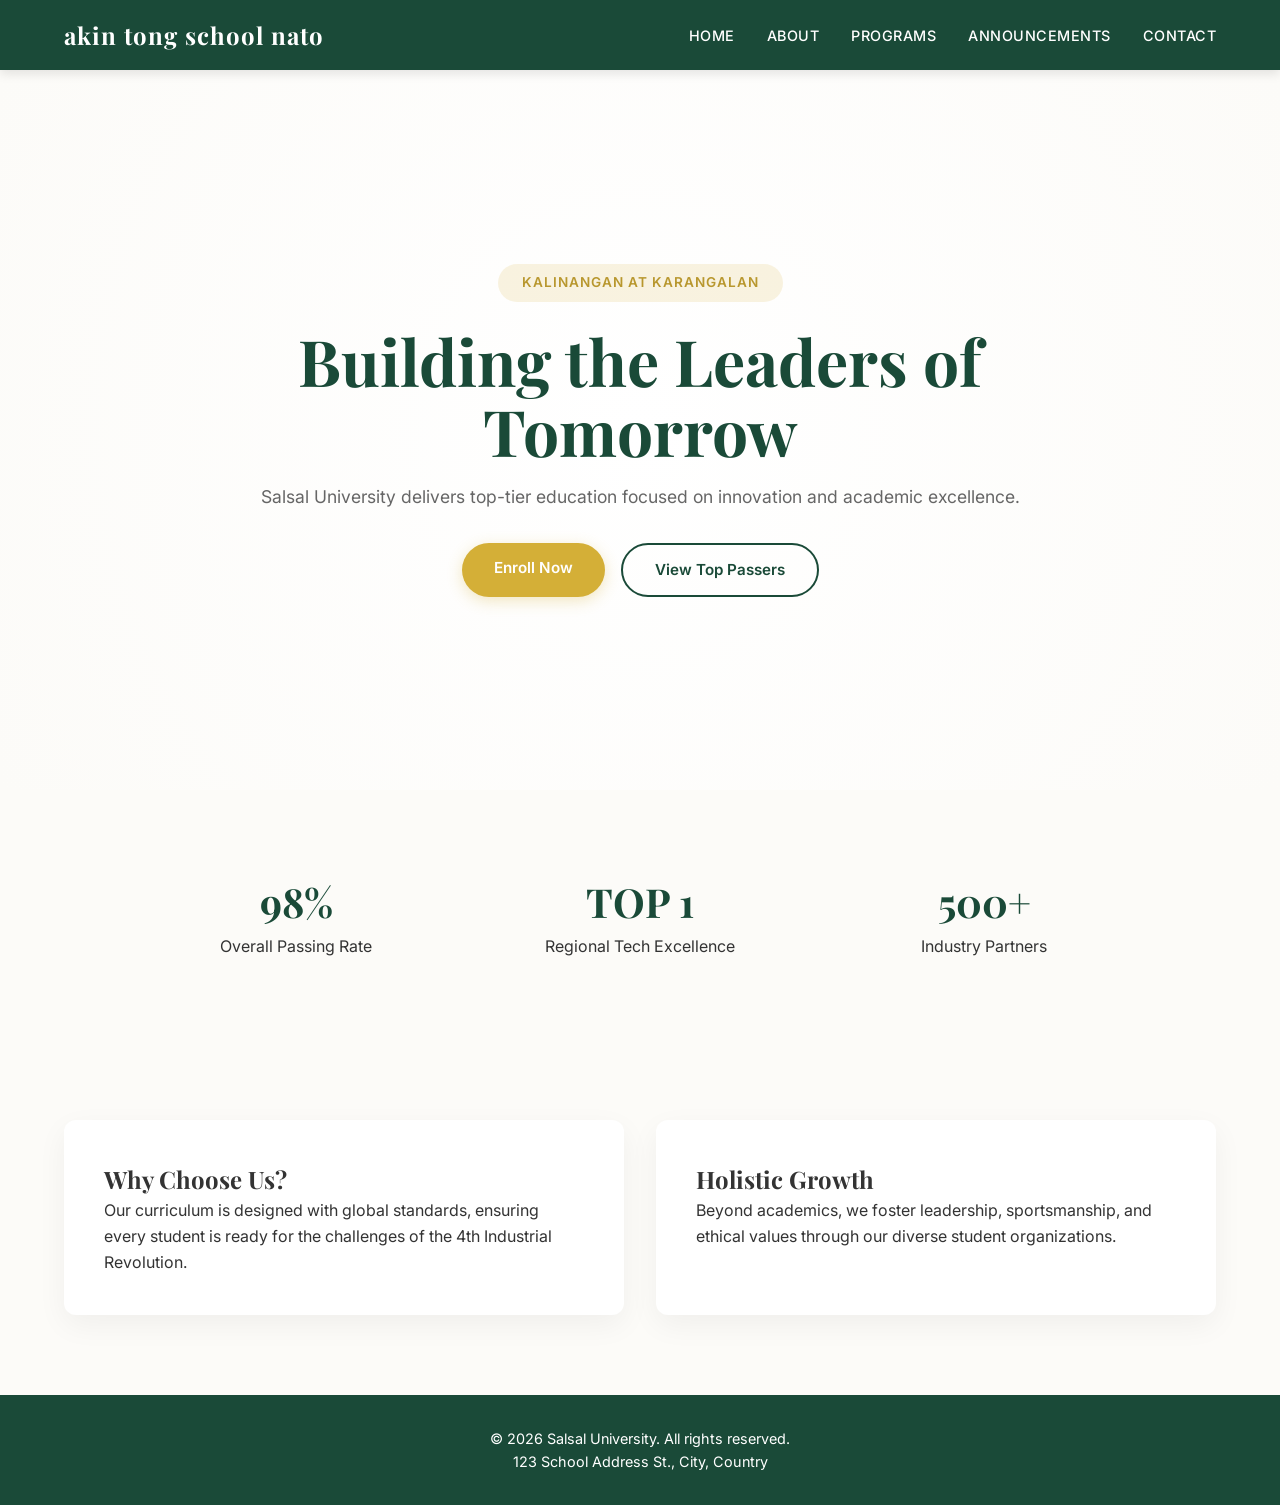
==== commit 0f228756: "Update index.html" ====
--- a/index.html
+++ b/index.html
@@ -3,63 +3,70 @@
 <head>
     <meta charset="UTF-8">
     <meta name="viewport" content="width=device-width, initial-scale=1.0">
-    <title>Contact | Salsal University</title>
+    <title>Home | Salsal University</title>
     <link rel="stylesheet" href="style.css">
 </head>
 <body>
     <header>
-  <div class="logo">Salsal University</div>
-  <nav id="navMenu">
-    <a href="index.html" class="nav-link">Home</a> 
-    <a href="about.html" class="nav-link">About</a>
-    <a href="programs.html" class="nav-link">Programs</a>
-    <a href="announcements.html" class="nav-link">Announcements</a>
-    <a href="contact.html" class="nav-link">Contact</a>
-  </nav>
-  <div class="menu-btn" onclick="toggleMenu()">☰</div>
-</header>
+      <div class="logo">akin tong school nato</div>
+      <nav id="navMenu">
+        <a href="index.html" class="nav-link active-link">Home</a>      
+        <a href="about.html" class="nav-link">About</a>
+        <a href="programs.html" class="nav-link">Programs</a>
+        <a href="announcements.html" class="nav-link">Announcements</a>
+        <a href="contact.html" class="nav-link">Contact</a>
+        
+      </nav>
+      <div class="menu-btn" onclick="toggleMenu()">☰</div>
+    </header>
 
-    <section class="contact">
-      <div class="contact-container">
-        <div class="contact-info-sidebar">
-          <h3>Get in Touch</h3>
-          <p style="margin: 20px 0; opacity: 0.8;">Our support team is available from 8:00 AM to 5:00 PM, Monday to Friday.</p>
-          <div style="margin-top: 40px;">
-            <p style="color: var(--secondary); font-weight: 700;">Email Address</p>
-            <p>info@university.edu.ph</p>
-            <br>
-            <p style="color: var(--secondary); font-weight: 700;">Phone Number</p>
-            <p>(02) 1234-5678</p>
-            <br>
-            <p style="color: var(--secondary); font-weight: 700;">Campus Location</p>
-            <p>123 School Address St., City, Country</p>
-          </div>
+    <section class="hero visible">
+      <div class="hero-content">
+        <div class="program-badge" style="background: rgba(212, 175, 55, 0.15)">Kalinangan at Karangalan</div>
+        <h1>Building the Leaders of Tomorrow</h1>
+        <p>Salsal University delivers top-tier education focused on innovation and academic excellence.</p>
+        <div class="hero-actions">
+          <a href="apply.html" class="btn-enroll">Enroll Now</a>
+          <a href="top-passers.html" class="btn-passers">View Top Passers</a>
         </div>
+      </div>
+    </section>
 
-        <div class="contact-form-area">
-          <form class="contact-form">
-            <div style="display: grid; grid-template-columns: 1fr 1fr; gap: 20px; margin-bottom: 20px;">
-              <div class="form-group">
-                <label>Your Name</label>
-                <input type="text" placeholder="Enter full name" required>
-              </div>
-              <div class="form-group">
-                <label>Email Address</label>
-                <input type="email" placeholder="Enter email" required>
-              </div>
-            </div>
-            <div class="form-group">
-              <label>Message</label>
-              <textarea placeholder="How can we help you?" rows="6" required></textarea>
-            </div>
-            <button type="submit" class="btn-enroll" style="width: 100%;">Send Message</button>
-          </form>
+    <section class="achievements visible">
+      <div class="stats-container">
+        <div class="stat-item">
+          <h2>98%</h2>
+          <p>Overall Passing Rate</p>
+        </div>
+        <div class="stat-item">
+          <h2>TOP 1</h2>
+          <p>Regional Tech Excellence</p>
+        </div>
+        <div class="stat-item">
+          <h2>500+</h2>
+          <p>Industry Partners</p>
+        </div>
+      </div>
+    </section>
+
+    <section class="info-grid visible">
+      <div class="announcement-container">
+        <div class="card">
+          <div class="card-line"></div>
+          <h2>Why Choose Us?</h2>
+          <p>Our curriculum is designed with global standards, ensuring every student is ready for the challenges of the 4th Industrial Revolution.</p>
+        </div>
+        <div class="card">
+          <div class="card-line"></div>
+          <h2>Holistic Growth</h2>
+          <p>Beyond academics, we foster leadership, sportsmanship, and ethical values through our diverse student organizations.</p>
         </div>
       </div>
     </section>
 
     <footer>
       <p>&copy; 2026 Salsal University. All rights reserved.</p>
+      <p>123 School Address St., City, Country</p>
     </footer>
     <script src="script.js"></script>
 </body>
--- a/style.css
+++ b/style.css
@@ -1,309 +1,467 @@
-/* =========================================
-   1. CORE VARIABLES & RESET
-   ========================================= */
-@import url('https://fonts.googleapis.com/css2?family=Poppins:wght@300;400;500;600;700;800&display=swap');
-
+/* Import Premium Fonts */
+@import url('https://fonts.googleapis.com/css2?family=Inter:wght@300;400;500;600&family=Playfair+Display:wght@600;700&display=swap');
+
+/* CSS Variables para madali palitan ang theme */
 :root {
-  --primary: #0a4d3c;      /* Deep Emerald */
-  --primary-light: #115740;
-  --secondary: #d4af37;    /* Metallic Gold */
-  --text-dark: #2d3436;
-  --text-muted: #636e72;
-  --bg-light: #f4f7f6;
-  --white: #f8f7f3;        /* Premium Off-White */
-  --shadow: 0 10px 30px rgba(0,0,0,0.08);
-  --transition: all 0.3s cubic-bezier(0.4, 0, 0.2, 1);
-}
-
-* { 
+  --primary-color: #1a4a38; /* Dark Green */
+  --secondary-color: #d4af37; /* Gold */
+  --bg-color: #fcfbf8; /* Cream/Off-white */
+  --text-main: #333333;
+  --text-light: #666666;
+  --white: #ffffff;
+  --transition: all 0.3s ease;
+}
+
+* {
   margin: 0;
   padding: 0;
   box-sizing: border-box;
-}
-
-html, body {
-  height: 100%;
-  scroll-behavior: smooth;
-  overflow-x: hidden; /* Iwas sa horizontal scroll sa mobile */
+  font-family: 'Inter', sans-serif;
 }
 
 body {
-  font-family: 'Poppins', sans-serif;
-  background-color: var(--white);
-  color: var(--text-dark);
-  line-height: 1.7;
+  background-color: var(--bg-color);
+  color: var(--text-main);
+  line-height: 1.6;
+  
+  /* --- STICKY FOOTER --- */
   display: flex;
   flex-direction: column;
-}
-
-main {
-  flex-grow: 1;
-}
-
-/* =========================================
-   2. NAVIGATION (Header & Responsive Menu)
-   ========================================= */
+  min-height: 100vh;
+}
+
+/* Typography para sa "High University" feel */
+h1, h2, h3, .logo {
+  font-family: 'Playfair Display', serif;
+}
+
+/* ===== HEADER & NAVIGATION ===== */
 header {
-  background-color: var(--primary);
-  padding: 18px 8%;
+  background-color: var(--primary-color);
+  color: var(--white);
+  padding: 1rem 5%;
   display: flex;
   justify-content: space-between;
   align-items: center;
   position: sticky;
   top: 0;
   z-index: 1000;
-  box-shadow: 0 5px 20px rgba(0,0,0,0.15);
+  box-shadow: 0 4px 10px rgba(0,0,0,0.1);
 }
 
 .logo {
-  color: var(--white);
-  font-size: 22px;
-  font-weight: 800;
+  font-size: 1.5rem;
+  font-weight: 700;
+  letter-spacing: 1px;
+}
+
+nav {
+  display: flex;
+  gap: 2rem;
+}
+
+.nav-link {
+  color: var(--white);
+  text-decoration: none;
+  font-size: 0.9rem;
+  font-weight: 500;
   text-transform: uppercase;
-  letter-spacing: 1.5px;
-}
-
-nav a.nav-link {
-  color: rgba(255, 255, 255, 0.8);
+  letter-spacing: 0.5px;
+  transition: var(--transition);
+}
+
+.nav-link:hover {
+  color: var(--secondary-color);
+}
+
+.menu-btn {
+  display: none;
+  font-size: 1.5rem;
+  cursor: pointer;
+}
+
+/* ===== HERO SECTION ===== */
+.hero {
+  min-height: 80vh;
+  display: flex;
+  align-items: center;
+  justify-content: center;
+  text-align: center;
+  padding: 2rem 5%;
+  background: radial-gradient(circle at center, #ffffff 0%, var(--bg-color) 100%);
+}
+
+.hero-content {
+  max-width: 800px;
+}
+
+.program-badge {
+  display: inline-block;
+  background: rgba(212, 175, 55, 0.15);
+  color: #b8972e;
+  padding: 0.5rem 1.5rem;
+  border-radius: 50px;
+  font-size: 0.85rem;
+  font-weight: 600;
+  text-transform: uppercase;
+  margin-bottom: 1.5rem;
+  letter-spacing: 1px;
+}
+
+.hero h1 {
+  font-size: 4rem;
+  color: var(--primary-color);
+  margin-bottom: 1rem;
+  line-height: 1.1;
+}
+
+.hero p {
+  font-size: 1.1rem;
+  color: var(--text-light);
+  margin-bottom: 2rem;
+}
+
+.hero-actions {
+  display: flex;
+  gap: 1rem;
+  justify-content: center;
+}
+
+/* Buttons */
+.btn-enroll, .btn-passers {
+  padding: 0.8rem 2rem;
+  border-radius: 30px;
   text-decoration: none;
-  margin-left: 30px;
-  font-weight: 500;
-  font-size: 14px;
-  text-transform: uppercase;
-  letter-spacing: 1px;
-  transition: var(--transition);
-  position: relative;
-}
-
-nav a.nav-link::after {
-  content: '';
-  position: absolute;
-  width: 0;
-  height: 2px;
-  bottom: -5px;
-  left: 0;
-  background-color: var(--secondary);
-  transition: var(--transition);
-}
-
-nav a.nav-link:hover::after, 
-nav a.active-link::after {
-  width: 100%;
-}
-
-nav a.nav-link:hover, 
-nav a.active-link {
-  color: var(--secondary);
-}
-
-.menu-btn {
-  display: none; /* Hidden on Desktop */
-  color: var(--white);
-  font-size: 28px;
+  font-weight: 600;
+  font-size: 0.95rem;
+  transition: var(--transition);
   cursor: pointer;
-  transition: var(--transition);
-}
-
-/* =========================================
-   3. HERO & BUTTONS
-   ========================================= */
-.hero, .passers-hero, .about-hero {
-  min-height: 60vh;
-  display: flex;
-  justify-content: center;
-  align-items: center;
-  text-align: center;
-  background: radial-gradient(circle at top right, rgba(10, 77, 60, 0.08), transparent),
-              radial-gradient(circle at bottom left, rgba(212, 175, 55, 0.08), transparent);
-  padding: 80px 20px;
-}
-
-.hero h1, .passers-hero h1 {
-  font-size: clamp(35px, 7vw, 70px);
-  color: var(--primary);
-  font-weight: 800;
-  line-height: 1.1;
-  margin-bottom: 25px;
-}
-
-.btn-enroll, .btn-passers {
-  padding: 16px 40px;
-  font-size: 14px;
-  font-weight: 700;
-  text-transform: uppercase;
-  letter-spacing: 1.5px;
-  text-decoration: none;
-  border-radius: 50px;
-  transition: var(--transition);
+  border: none;
   display: inline-block;
-  cursor: pointer;
-  border: 2px solid transparent;
 }
 
 .btn-enroll {
-  background-color: var(--secondary);
-  color: var(--primary);
-  box-shadow: 0 10px 20px rgba(212, 175, 55, 0.2);
+  background-color: var(--secondary-color);
+  color: var(--white);
+  box-shadow: 0 4px 15px rgba(212, 175, 55, 0.3);
 }
 
 .btn-enroll:hover {
-  background-color: transparent;
-  border-color: var(--secondary);
-  color: var(--secondary);
-  transform: translateY(-5px);
+  background-color: #b8972e;
+  transform: translateY(-2px);
 }
 
 .btn-passers {
   background-color: transparent;
-  color: var(--primary);
-  border: 2px solid var(--primary);
+  color: var(--primary-color);
+  border: 2px solid var(--primary-color);
 }
 
 .btn-passers:hover {
-  background-color: var(--primary);
-  color: var(--white);
-  transform: translateY(-5px);
-}
-
-/* =========================================
-   4. LAYOUT GRIDS (Programs, Stats, Forms)
-   ========================================= */
-section { padding: 80px 10%; flex-grow: 1; }
-
-.stats-container, .program-grid, .announcement-container {
+  background-color: var(--primary-color);
+  color: var(--white);
+}
+
+/* ===== GRIDS & CARDS ===== */
+.achievements, .info-grid, .programs, .contact {
+  padding: 5rem 5%;
+}
+
+.stats-container {
+  display: grid;
+  grid-template-columns: repeat(auto-fit, minmax(200px, 1fr));
+  gap: 2rem;
+  text-align: center;
+  max-width: 1000px;
+  margin: 0 auto;
+}
+
+.stat-item h2 {
+  font-size: 2.5rem;
+  color: var(--primary-color);
+}
+
+.announcement-container, .program-grid, .contact-container {
   display: grid;
   grid-template-columns: repeat(auto-fit, minmax(300px, 1fr));
-  gap: 30px;
+  gap: 2rem;
   max-width: 1200px;
   margin: 0 auto;
 }
 
-/* CARD STYLES */
-.card, .program-card {
-  background: white;
-  padding: 40px;
-  border-radius: 20px;
-  box-shadow: var(--shadow);
-  border: 1px solid rgba(0,0,0,0.05);
-  transition: var(--transition);
-  position: relative;
-  overflow: hidden;
-}
-
-.card:hover, .program-card:hover { transform: translateY(-10px); }
-
-/* FORMS (Apply & Contact) */
-.apply-container, .contact-container {
-  background: white;
-  max-width: 1000px;
-  margin: 0 auto;
-  padding: 50px;
-  border-radius: 20px;
-  box-shadow: var(--shadow);
-}
-
-.contact-container { display: grid; grid-template-columns: 1fr 1.5fr; gap: 50px; }
-.form-grid { display: grid; grid-template-columns: repeat(3, 1fr); gap: 20px; margin-bottom: 20px; }
-.form-grid.dual { grid-template-columns: repeat(2, 1fr); }
-
-.form-group { display: flex; flex-direction: column; gap: 8px; margin-bottom: 15px; }
-.form-group label { font-size: 0.85rem; font-weight: 700; color: var(--primary); }
-
-input, select, textarea {
-  padding: 12px 15px;
+.card, .program-card, .contact-info-sidebar, .contact-form-area {
+  background: var(--white);
+  padding: 2.5rem;
+  border-radius: 12px;
+  box-shadow: 0 10px 30px rgba(0,0,0,0.05);
+  transition: var(--transition);
+}
+
+.card:hover, .program-card:hover {
+  transform: translateY(-5px);
+  box-shadow: 0 15px 35px rgba(0,0,0,0.08);
+}
+
+/* Forms */
+.form-group {
+  margin-bottom: 1.5rem;
+  text-align: left;
+}
+
+.form-group label {
+  display: block;
+  font-size: 0.85rem;
+  font-weight: 600;
+  color: var(--primary-color);
+  margin-bottom: 0.5rem;
+}
+
+.form-group input, .form-group textarea, .form-group select {
+  width: 100%;
+  padding: 0.8rem 1rem;
   border: 1px solid #ddd;
   border-radius: 8px;
-  font-family: inherit;
-  font-size: 14px;
-}
-
-/* =========================================
-   5. TABLE STYLES (Top Passers)
-   ========================================= */
+  font-family: 'Inter', sans-serif;
+  transition: var(--transition);
+  background-color: var(--white);
+}
+
+.form-group input:focus, .form-group textarea:focus, .form-group select:focus {
+  outline: none;
+  border-color: var(--primary-color);
+  box-shadow: 0 0 0 3px rgba(26, 74, 56, 0.1);
+}
+
+/* ===== DAGDAG PARA SA APPLY.HTML ===== */
+.apply-section {
+  padding: 4rem 5%;
+  display: flex;
+  justify-content: center;
+}
+
+.apply-container {
+  background-color: var(--white);
+  max-width: 900px;
+  width: 100%;
+  padding: 3rem;
+  border-radius: 12px;
+  box-shadow: 0 10px 30px rgba(0,0,0,0.05);
+}
+
+.apply-header {
+  text-align: center;
+  margin-bottom: 2.5rem;
+}
+
+.apply-header h2 {
+  color: var(--primary-color);
+  font-size: 2rem;
+  margin-bottom: 10px;
+}
+
+.form-section {
+  margin-bottom: 2.5rem;
+  padding-bottom: 1.5rem;
+  border-bottom: 1px solid #eee;
+}
+
+.form-section-title {
+  color: var(--primary-color);
+  font-size: 1.2rem;
+  margin-bottom: 1.5rem;
+  display: flex;
+  align-items: center;
+  gap: 10px;
+}
+
+.form-section-title span {
+  background-color: var(--primary-color);
+  color: var(--white);
+  padding: 3px 8px;
+  border-radius: 4px;
+  font-size: 0.9rem;
+}
+
+.form-grid {
+  display: grid;
+  grid-template-columns: repeat(auto-fit, minmax(250px, 1fr));
+  gap: 20px;
+}
+
+.form-grid.dual {
+  grid-template-columns: repeat(auto-fit, minmax(350px, 1fr));
+}
+
+.form-group.full-width {
+  grid-column: 1 / -1;
+}
+
+.upload-hint {
+  font-size: 0.85rem;
+  color: var(--text-light);
+  margin-bottom: 10px;
+}
+
+.form-footer {
+  text-align: center;
+  margin-top: 2rem;
+}
+
+.form-footer p {
+  font-size: 0.9rem;
+  margin-bottom: 1rem;
+  color: var(--text-light);
+}
+
+/* ===== DAGDAG PARA SA TOP-PASSERS.HTML ===== */
+.passers-hero {
+  text-align: center;
+  padding: 4rem 5% 2rem;
+}
+
+.passers-hero h1 {
+  color: var(--primary-color);
+  font-size: 2.5rem;
+  margin-bottom: 10px;
+}
+
+.search-wrapper {
+  max-width: 500px;
+  margin: 2rem auto;
+  position: relative;
+}
+
+.search-wrapper input {
+  width: 100%;
+  padding: 1rem 1rem 1rem 3rem;
+  border: 2px solid #eee;
+  border-radius: 30px;
+  font-size: 1rem;
+  transition: var(--transition);
+  box-shadow: 0 4px 10px rgba(0,0,0,0.03);
+}
+
+.search-wrapper input:focus {
+  outline: none;
+  border-color: var(--primary-color);
+  box-shadow: 0 4px 15px rgba(26, 74, 56, 0.1);
+}
+
+.results-table-section {
+  padding: 0 5% 5rem;
+  display: flex;
+  justify-content: center;
+}
+
 .table-container {
-  overflow-x: auto;
-  border-radius: 20px;
-  box-shadow: var(--shadow);
+  background-color: var(--white);
+  max-width: 1000px;
+  width: 100%;
+  border-radius: 12px;
+  box-shadow: 0 10px 30px rgba(0,0,0,0.05);
+  overflow: hidden; 
+  overflow-x: auto; 
 }
 
 table {
   width: 100%;
   border-collapse: collapse;
-  background: white;
-  min-width: 600px;
-}
-
-th { background: var(--primary); color: white; padding: 20px; text-align: left; }
-td { padding: 18px 20px; border-bottom: 1px solid #eee; }
-
-/* =========================================
-   6. MOBILE RESPONSIVE (THE BIG FIX)
-   ========================================= */
-
-@media (max-width: 968px) {
-  header { padding: 15px 5%; }
-  .menu-btn { display: block; } /* Ipakita ang hamburger icon */
-
-  /* Mobile Nav Logic */
+  text-align: left;
+}
+
+thead {
+  background-color: var(--primary-color);
+  color: var(--white);
+}
+
+th, td {
+  padding: 1.2rem 1.5rem;
+  border-bottom: 1px solid #f0f0f0;
+}
+
+th {
+  font-weight: 600;
+  letter-spacing: 0.5px;
+}
+
+tbody tr {
+  transition: var(--transition);
+}
+
+tbody tr:hover {
+  background-color: #fcfcfc;
+}
+
+.rating {
+  font-weight: 600;
+  color: var(--primary-color);
+}
+
+/* Footer */
+footer {
+  background-color: var(--primary-color);
+  color: var(--white);
+  text-align: center;
+  padding: 2rem 5%;
+  font-size: 0.9rem;
+  margin-top: auto; 
+}
+
+
+/* ========================================================= */
+/* ===== MOBILE RESPONSIVENESS (Laging nasa pinakababa) ===== */
+/* ========================================================= */
+@media screen and (max-width: 768px) {
+  /* Navbar Adjustments */
+  .menu-btn {
+    display: block; 
+  }
+
   nav {
-    display: none;
-    flex-direction: column;
     position: absolute;
     top: 100%;
     left: 0;
     width: 100%;
-    background: var(--primary);
-    padding: 20px 0;
+    background-color: var(--primary-color);
+    flex-direction: column;
+    padding: 2rem 0;
+    gap: 1.5rem;
     text-align: center;
-    box-shadow: 0 10px 20px rgba(0,0,0,0.1);
-  }
-
-  nav.show { display: flex; } /* Ito ay tina-toggle ng script.js */
-
-  nav a.nav-link {
-    margin: 15px 0;
-    display: block;
-    font-size: 16px;
-  }
-
-  /* Gawing single column ang lahat ng grids */
-  .contact-container, 
+    clip-path: polygon(0 0, 100% 0, 100% 0, 0 0);
+    transition: clip-path 0.4s ease-in-out;
+  }
+
+  nav.active {
+    clip-path: polygon(0 0, 100% 0, 100% 100%, 0 100%);
+  }
+
+  /* General Text Adjustments */
+  .hero h1 { font-size: 2.5rem; }
+  .passers-hero h1 { font-size: 2rem; }
+  
+  /* Layout Adjustments */
+  .hero-actions {
+    flex-direction: column;
+  }
+  
+  /* Pipilitin ang mga grid at forms na pumatong-patong (1 column) sa phone */
+  .contact-container form > div,
   .form-grid, 
-  .form-grid.dual,
-  .contact-form-area div[style*="grid"] {
+  .form-grid.dual {
     grid-template-columns: 1fr !important;
-    gap: 20px;
-  }
-
-  section { padding: 60px 5%; }
-  .apply-container, .contact-container { padding: 25px; }
-
-  /* Buttons sa mobile */
-  .hero-actions { flex-direction: column; width: 100%; gap: 15px; }
-  .btn-enroll, .btn-passers { width: 100%; text-align: center; }
-
-  /* Iwas iPhone Zoom sa inputs */
-  input, select, textarea { font-size: 16px !important; }
-}
-
-/* =========================================
-   7. FOOTER & ANIMATIONS
-   ========================================= */
-footer {
-  background: var(--primary);
-  color: var(--white);
-  text-align: center;
-  padding: 60px 20px;
-  margin-top: auto;
-}
-
-@keyframes fadeInUp {
-  from { opacity: 0; transform: translateY(30px); }
-  to { opacity: 1; transform: translateY(0); }
-}
-
-.visible {
-  animation: fadeInUp 0.8s ease forwards;
-  opacity: 1 !important;
-  transform: translateY(0) !important;
-}
+  }
+
+  /* Bawasan ang padding sa maliit na screen para mas lumaki ang space ng content */
+  .apply-section { padding: 2rem 5%; }
+  .apply-container { padding: 1.5rem; }
+  
+  .achievements, .info-grid, .programs, .contact {
+    padding: 3rem 5%;
+  }
+
+  /* Table Adjustments for Mobile */
+  th, td { 
+    padding: 1rem; 
+    font-size: 0.85rem; 
+  }
+}
